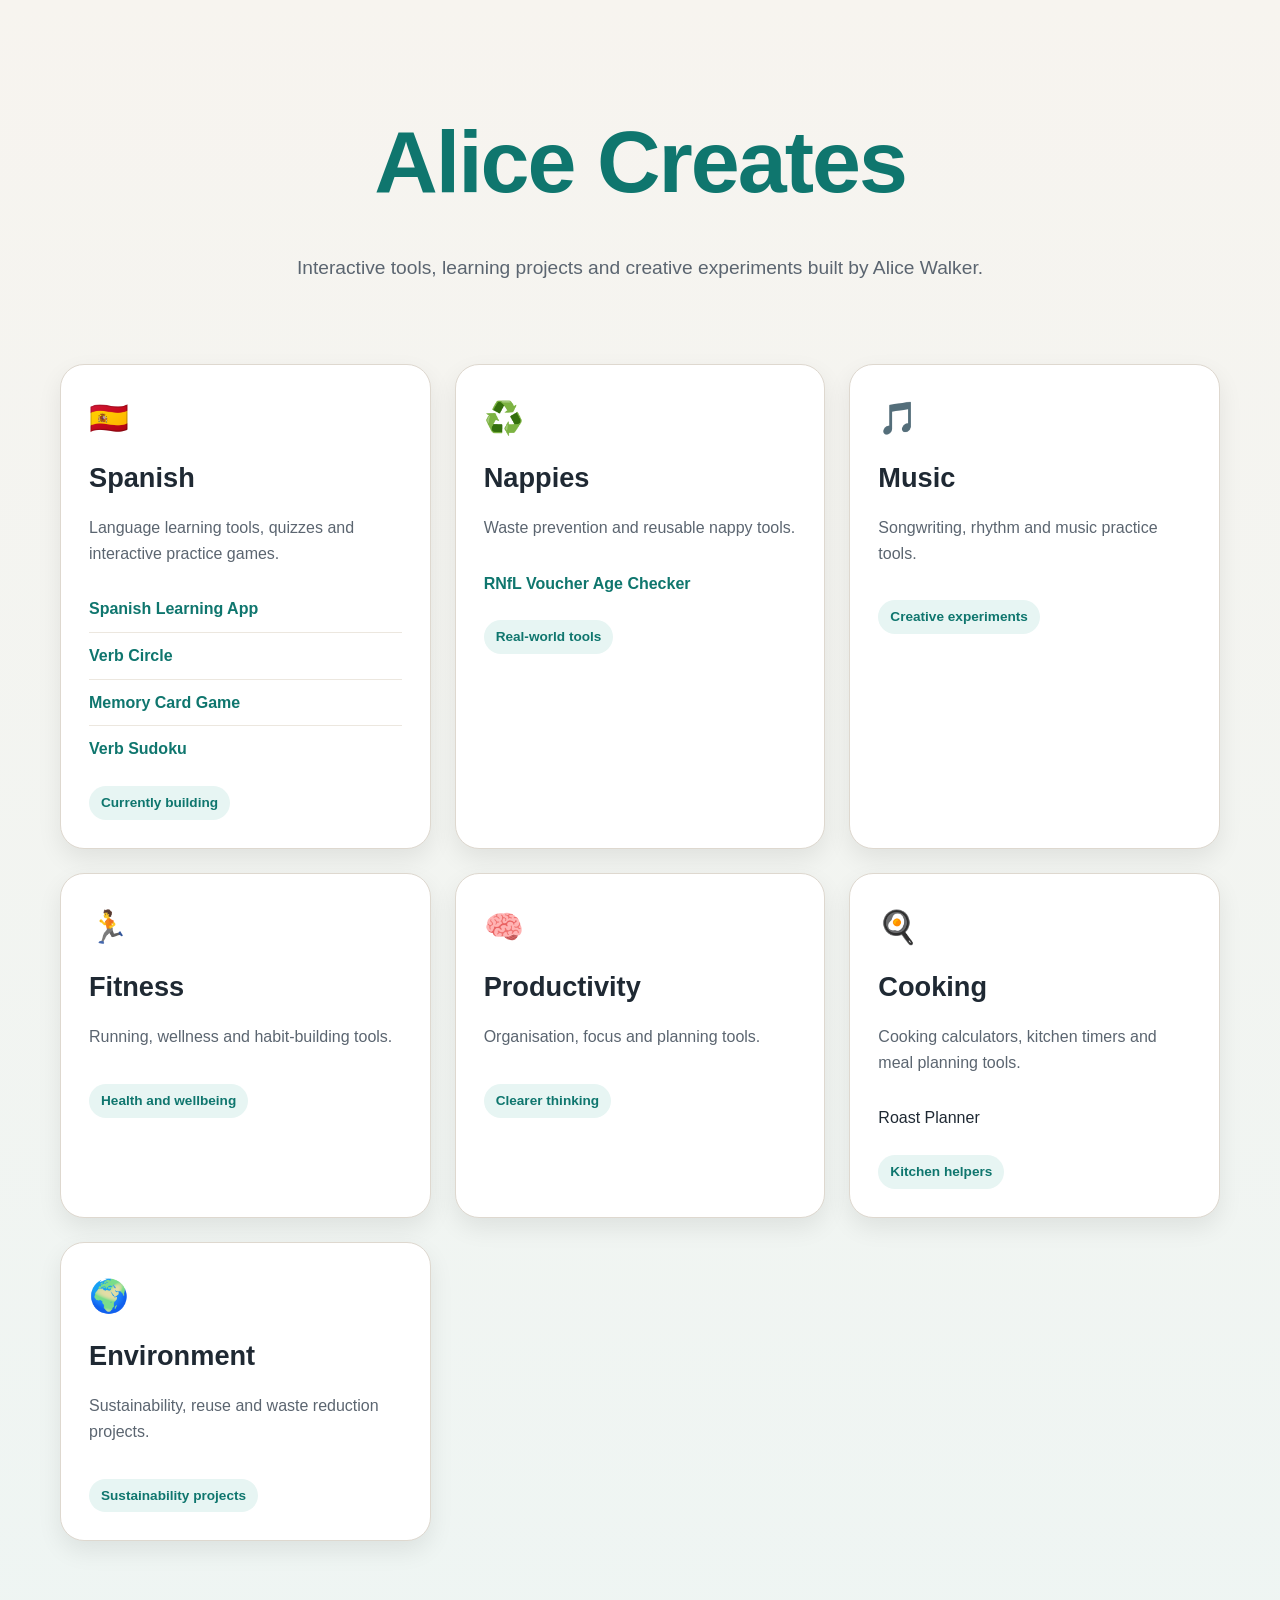
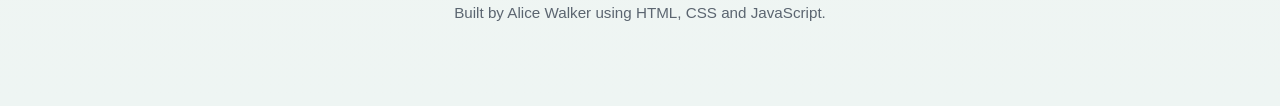
==== index.html @ 04afd3bc "Replace 'Roasting Time Calculator' with 'Roast Planner'" ====
<!DOCTYPE html>
<html lang="en">
<head>
  <meta charset="UTF-8" />
  <meta name="viewport" content="width=device-width, initial-scale=1.0" />
  <title>Alice Creates</title>
  <style>
    :root {
      --bg: #f7f4ef;
      --card: #ffffff;
      --text: #1f2933;
      --muted: #5b6570;
      --border: #ded8cf;
      --accent: #0f766e;
      --shadow: 0 10px 24px rgba(0,0,0,0.08);
      --radius: 24px;
    }

    * {
      box-sizing: border-box;
    }

    body {
      margin: 0;
      font-family: Arial, Helvetica, sans-serif;
      background: linear-gradient(to bottom, #f7f4ef, #eef5f3);
      color: var(--text);
      line-height: 1.6;
    }

    .container {
      max-width: 1200px;
      margin: 0 auto;
      padding: 32px 20px 80px;
    }

    header {
      text-align: center;
      padding: 60px 20px 40px;
    }

    h1 {
      margin: 0;
      font-size: clamp(3rem, 8vw, 5.5rem);
      letter-spacing: -2px;
      color: var(--accent);
    }

    .intro {
      max-width: 720px;
      margin: 20px auto 0;
      font-size: 1.2rem;
      color: var(--muted);
    }

    .grid {
      display: grid;
      grid-template-columns: repeat(auto-fit, minmax(280px, 1fr));
      gap: 24px;
      margin-top: 40px;
    }

    .card {
      background: var(--card);
      border: 1px solid var(--border);
      border-radius: var(--radius);
      padding: 28px;
      box-shadow: var(--shadow);
      transition: transform 0.2s ease, box-shadow 0.2s ease;
    }

    .card:hover {
      transform: translateY(-4px);
      box-shadow: 0 16px 32px rgba(0,0,0,0.12);
    }

    .emoji {
      font-size: 2rem;
      margin-bottom: 12px;
    }

    h2 {
      margin-top: 0;
      margin-bottom: 10px;
      font-size: 1.7rem;
    }

    .description {
      color: var(--muted);
      margin-bottom: 20px;
    }

    ul {
      list-style: none;
      padding: 0;
      margin: 0;
    }

    li {
      padding: 10px 0;
      border-top: 1px solid #ece7df;
    }

    li:first-child {
      border-top: none;
    }

    a {
      color: var(--accent);
      text-decoration: none;
      font-weight: 700;
    }

    a:hover {
      text-decoration: underline;
    }

    footer {
      text-align: center;
      margin-top: 60px;
      color: var(--muted);
      font-size: 0.95rem;
    }

    .coming-soon {
      opacity: 0.75;
    }

    .badge {
      display: inline-block;
      margin-top: 14px;
      padding: 6px 12px;
      border-radius: 999px;
      background: #e7f5f3;
      color: var(--accent);
      font-size: 0.85rem;
      font-weight: 700;
    }
  </style>
</head>
<body>
  <div class="container">

    <header>
      <h1>Alice Creates</h1>

      <p class="intro">
        Interactive tools, learning projects and creative experiments built by Alice Walker.
      </p>
    </header>

    <section class="grid">

      <article class="card">
        <div class="emoji">🇪🇸</div>
        <h2>Spanish</h2>

        <p class="description">
          Language learning tools, quizzes and interactive practice games.
        </p>

        <ul>
          <li><a href="spanish/spanish-learning-app/">Spanish Learning App</a></li>
          <li><a href="spanish/verb-circle/">Verb Circle</a></li>
          <li><a href="spanish/memory-card-game/">Memory Card Game</a></li>
          <li><a href="spanish/verb-sudoku/">Verb Sudoku</a></li>
        </ul>

        <div class="badge">Currently building</div>
      </article>

      <article class="card">
        <div class="emoji">♻️</div>
        <h2>Nappies</h2>

        <p class="description">
          Waste prevention and reusable nappy tools.
        </p>

        <ul>
          <li><a href="nappies/rnfl-voucher-age-checker/">RNfL Voucher Age Checker</a></li>
        <!--   <li class="coming-soon">Nappy Waste Calculator</li>
          <li class="coming-soon">Savings Calculator</li>
          <li class="coming-soon">Voucher Eligibility Checker</li>
          <li class="coming-soon">Waste Reduction Tracker</li>
        -->
        </ul>

        <div class="badge">Real-world tools</div>
      </article>

      <article class="card">
        <div class="emoji">🎵</div>
        <h2>Music</h2>

        <p class="description">
          Songwriting, rhythm and music practice tools.
        </p>

        <ul>
        <!--   <li class="coming-soon">Chord Progression Generator</li>
          <li class="coming-soon">Scale Explorer</li>
          <li class="coming-soon">BPM Tap Tool</li>
          <li class="coming-soon">Song Structure Planner</li>
          <li class="coming-soon">Lyric Prompt Generator</li>
        -->
        </ul>

        <div class="badge">Creative experiments</div>
      </article>

      <article class="card">
        <div class="emoji">🏃</div>
        <h2>Fitness</h2>

        <p class="description">
          Running, wellness and habit-building tools.
        </p>

        <ul>
         <!-- 
          <li class="coming-soon">Running Pace Calculator</li>
          <li class="coming-soon">Workout Planner</li>
          <li class="coming-soon">Habit Tracker</li>
          <li class="coming-soon">Heart Rate Zone Tool</li>
          <li class="coming-soon">Stretch Routine Builder</li>
        -->
        </ul>

        <div class="badge">Health and wellbeing</div>
      </article>

      <article class="card">
        <div class="emoji">🧠</div>
        <h2>Productivity</h2>

        <p class="description">
          Organisation, focus and planning tools.
        </p>

        <ul>
        <!--   
          <li class="coming-soon">Focus Timer</li>
          <li class="coming-soon">Task Breakdown Tool</li>
          <li class="coming-soon">Weekly Planner</li>
          <li class="coming-soon">Brain Dump Organiser</li>
          <li class="coming-soon">Priority Matrix</li>
        -->
        </ul>

        <div class="badge">Clearer thinking</div>
      </article>
<article class="card">
  <div class="emoji">🍳</div>
  <h2>Cooking</h2>

  <p class="description">
    Cooking calculators, kitchen timers and meal planning tools.
  </p>

  <ul>
    <li class="cooking/roast-planner/">Roast Planner</li>
   <!-- <li class="coming-soon">Oven Temperature Converter</li>
    <li class="coming-soon">Recipe Scaler</li>
    <li class="coming-soon">Portion Calculator</li>
    <li class="coming-soon">Paella Portion Calculator</li>
  -->
  </ul>

  <div class="badge">Kitchen helpers</div>
</article>
      
      <article class="card">
        <div class="emoji">🌍</div>
        <h2>Environment</h2>

        <p class="description">
          Sustainability, reuse and waste reduction projects.
        </p>

        <ul>
         <!-- 
          <li class="coming-soon">Carbon Comparison Tools</li>
          <li class="coming-soon">Eco Habit Tracker</li>
          <li class="coming-soon">Waste Reduction Calculator</li>
          <li class="coming-soon">Reuse Ideas Generator</li>
          <li class="coming-soon">Recycling Guide</li>
          -->
        </ul>

        <div class="badge">Sustainability projects</div>
      </article>

    </section>

    <footer>
      Built by Alice Walker using HTML, CSS and JavaScript.
    </footer>

  </div>
</body>
</html>
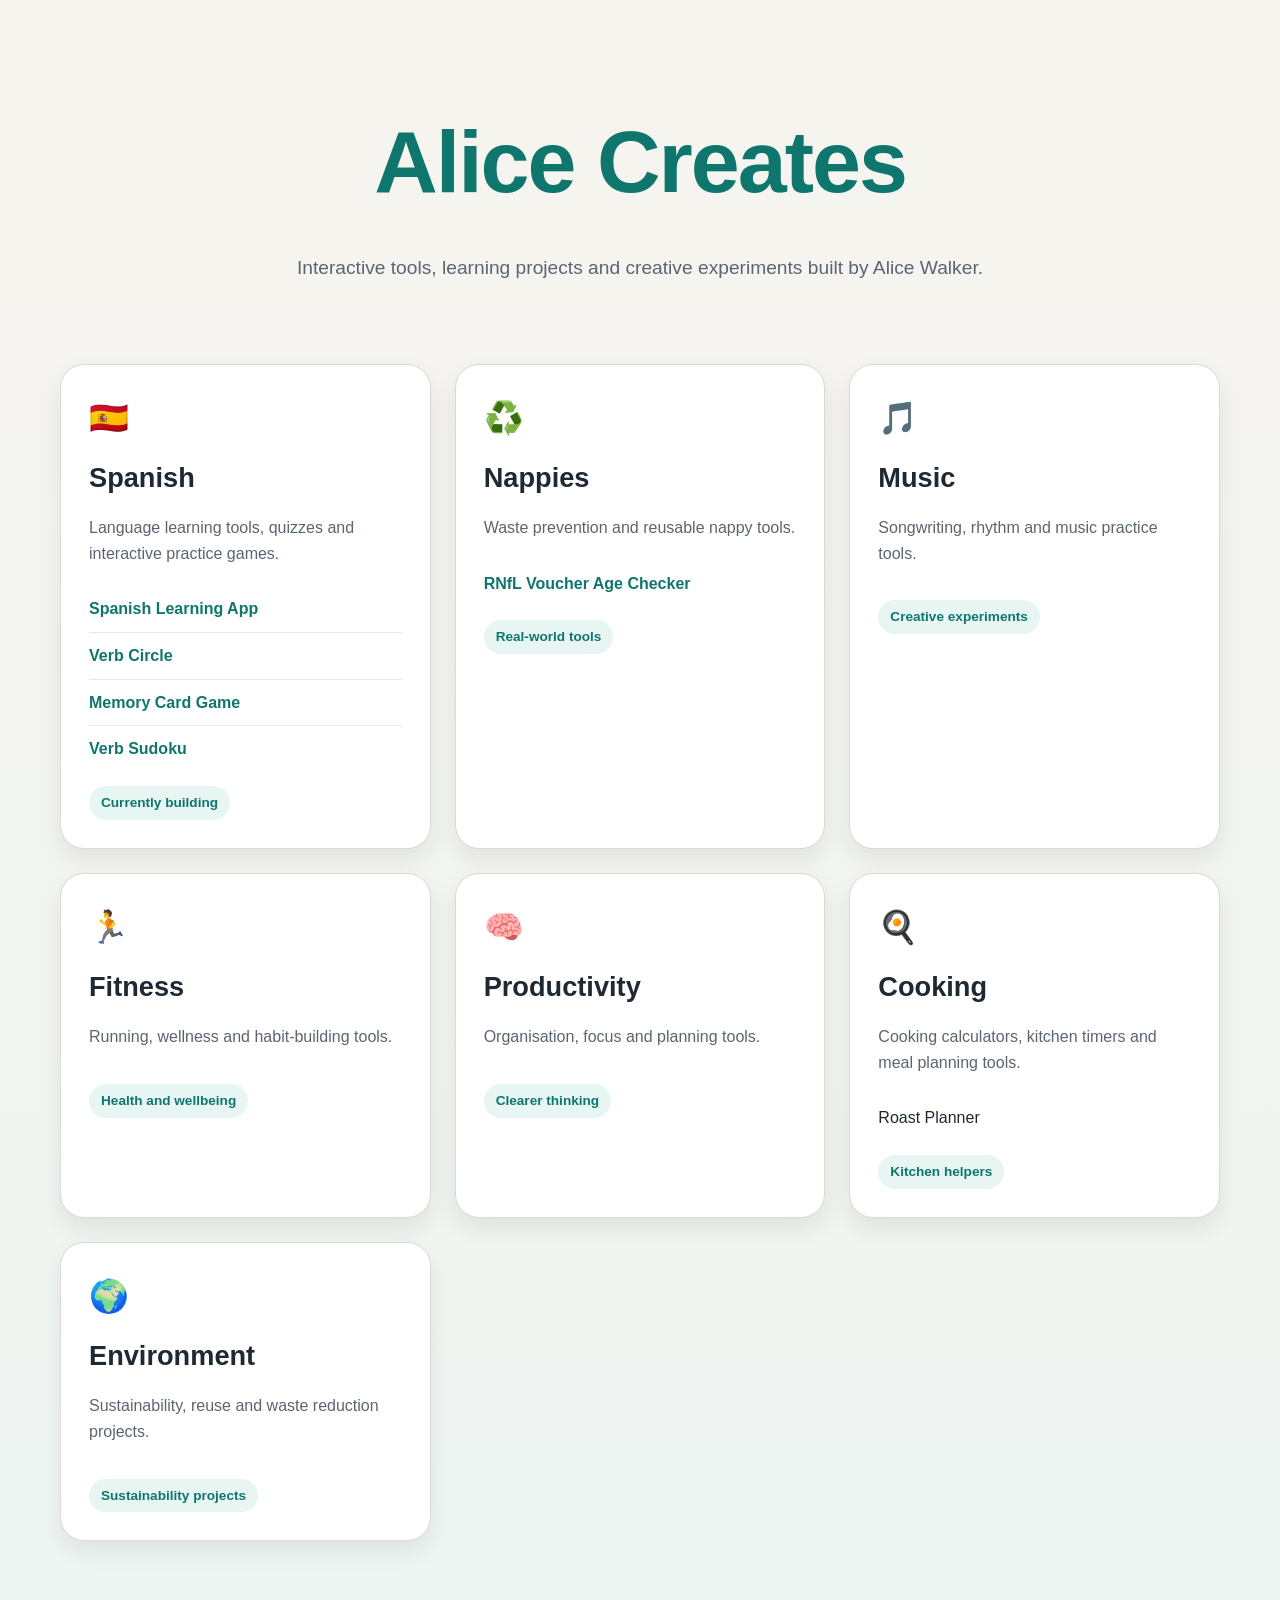
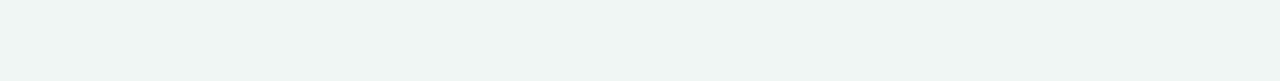
==== commit c5ab9ad0: "Remove author attribution from footer" ====
--- a/index.html
+++ b/index.html
@@ -294,7 +294,7 @@
     </section>
 
     <footer>
-      Built by Alice Walker using HTML, CSS and JavaScript.
+   
     </footer>
 
   </div>
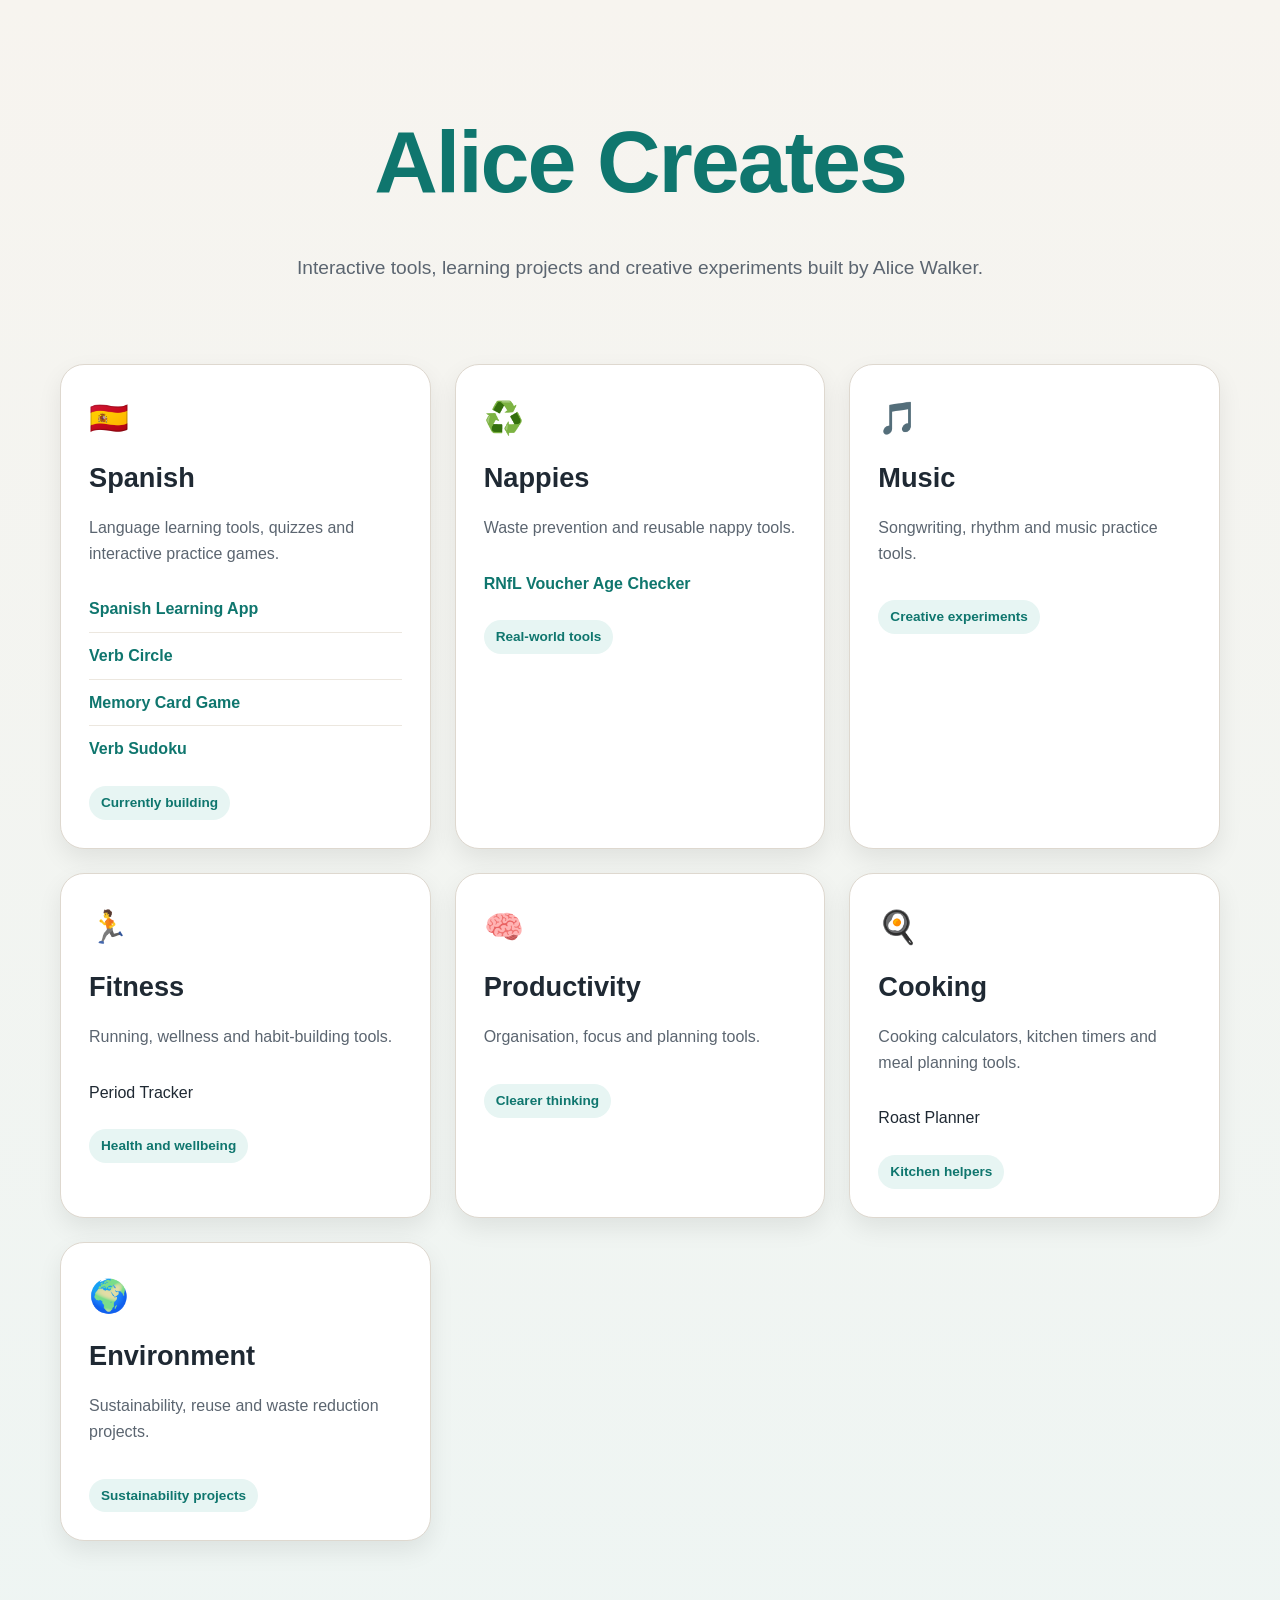
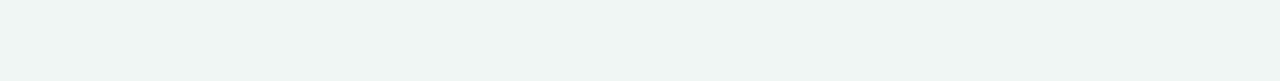
==== commit 81a62de6: "Add Period Tracker to fitness tools list" ====
--- a/index.html
+++ b/index.html
@@ -218,6 +218,7 @@
         </p>
 
         <ul>
+          <li class="/fitness/period-tracker/">Period Tracker</li>
          <!-- 
           <li class="coming-soon">Running Pace Calculator</li>
           <li class="coming-soon">Workout Planner</li>
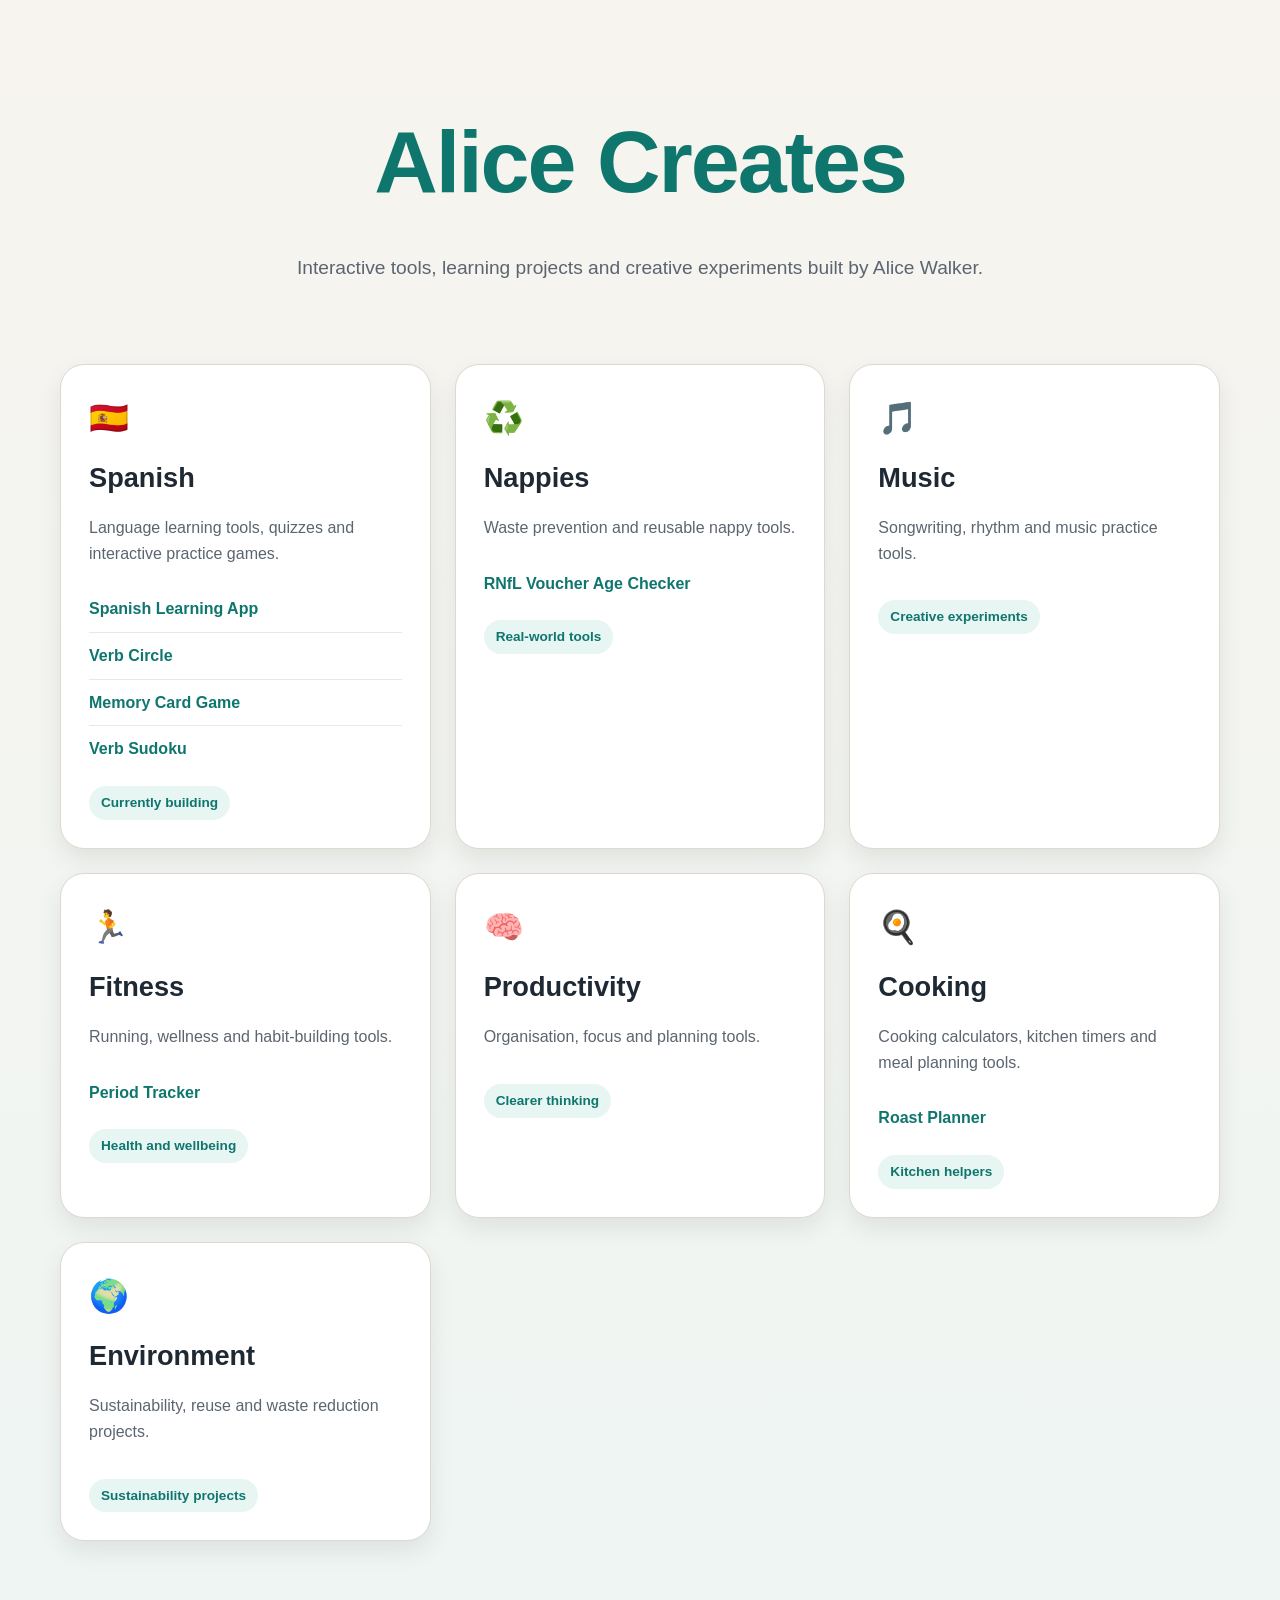
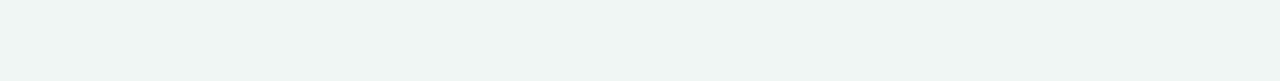
==== commit 1515f385: "Update fitness and cooking tool links in index.html Removed deprecated list items and added links fo" ====
--- a/index.html
+++ b/index.html
@@ -216,17 +216,9 @@
         <p class="description">
           Running, wellness and habit-building tools.
         </p>
-
-        <ul>
-          <li class="/fitness/period-tracker/">Period Tracker</li>
-         <!-- 
-          <li class="coming-soon">Running Pace Calculator</li>
-          <li class="coming-soon">Workout Planner</li>
-          <li class="coming-soon">Habit Tracker</li>
-          <li class="coming-soon">Heart Rate Zone Tool</li>
-          <li class="coming-soon">Stretch Routine Builder</li>
-        -->
-        </ul>
+      <ul>
+        <li><a href="fitness/period-tracker/">Period Tracker</a></li>
+      </ul>
 
         <div class="badge">Health and wellbeing</div>
       </article>
@@ -259,14 +251,9 @@
     Cooking calculators, kitchen timers and meal planning tools.
   </p>
 
-  <ul>
-    <li class="cooking/roast-planner/">Roast Planner</li>
-   <!-- <li class="coming-soon">Oven Temperature Converter</li>
-    <li class="coming-soon">Recipe Scaler</li>
-    <li class="coming-soon">Portion Calculator</li>
-    <li class="coming-soon">Paella Portion Calculator</li>
-  -->
-  </ul>
+<ul>
+  <li><a href="cooking/roast-planner/">Roast Planner</a></li>
+</ul>
 
   <div class="badge">Kitchen helpers</div>
 </article>
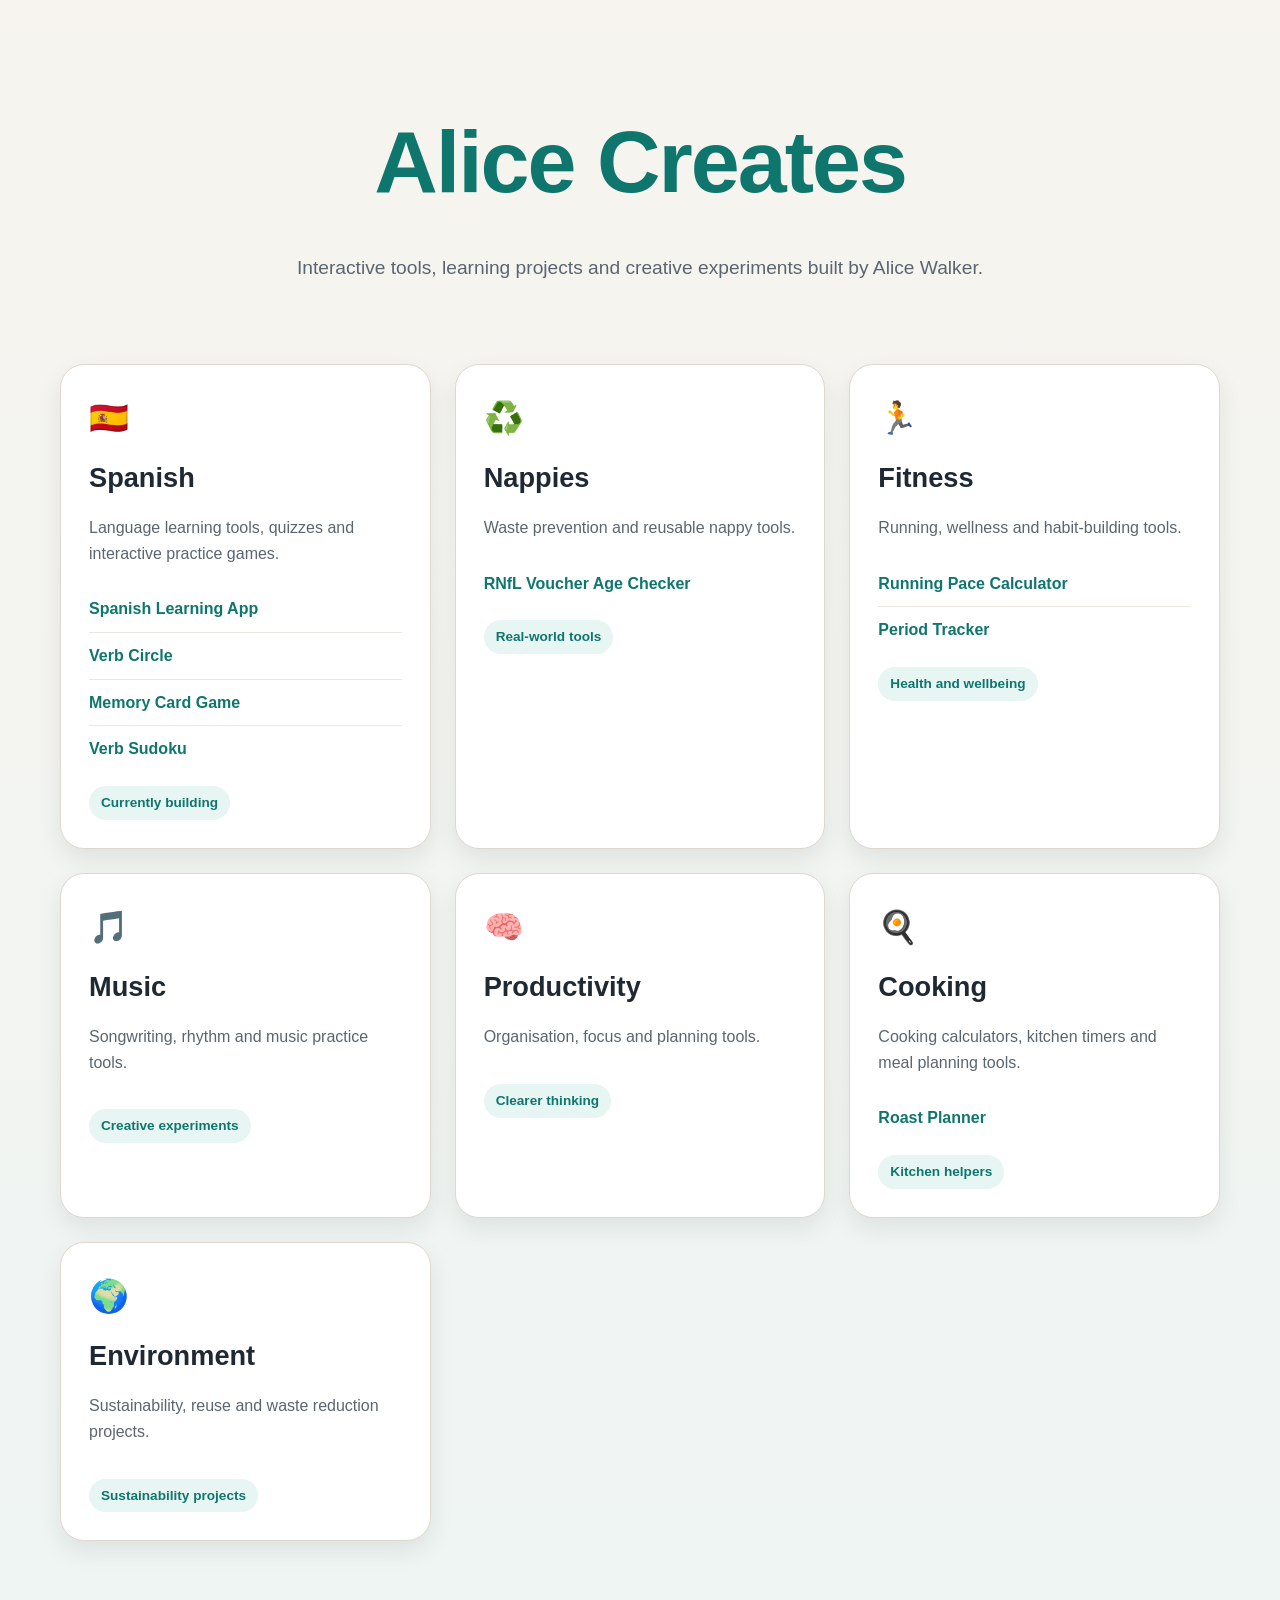
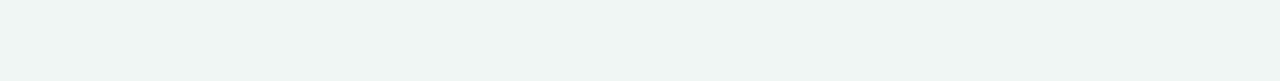
==== commit 8e231ac4: "Add Fitness section with running tools Added a new Fitness section with tools for running and wellne" ====
--- a/index.html
+++ b/index.html
@@ -190,6 +190,21 @@
       </article>
 
       <article class="card">
+        <div class="emoji">🏃</div>
+        <h2>Fitness</h2>
+
+        <p class="description">
+          Running, wellness and habit-building tools.
+        </p>
+      <ul>
+        <li><a href="fitness/running-pace-calculator/">Running Pace Calculator</a></li>
+        <li><a href="fitness/period-tracker/">Period Tracker</a></li>
+      </ul>
+
+        <div class="badge">Health and wellbeing</div>
+      </article>
+
+      <article class="card">
         <div class="emoji">🎵</div>
         <h2>Music</h2>
 
@@ -207,21 +222,8 @@
         </ul>
 
         <div class="badge">Creative experiments</div>
-      </article>
-
-      <article class="card">
-        <div class="emoji">🏃</div>
-        <h2>Fitness</h2>
-
-        <p class="description">
-          Running, wellness and habit-building tools.
-        </p>
-      <ul>
-        <li><a href="fitness/period-tracker/">Period Tracker</a></li>
-      </ul>
-
-        <div class="badge">Health and wellbeing</div>
-      </article>
+
+     </article>
 
       <article class="card">
         <div class="emoji">🧠</div>
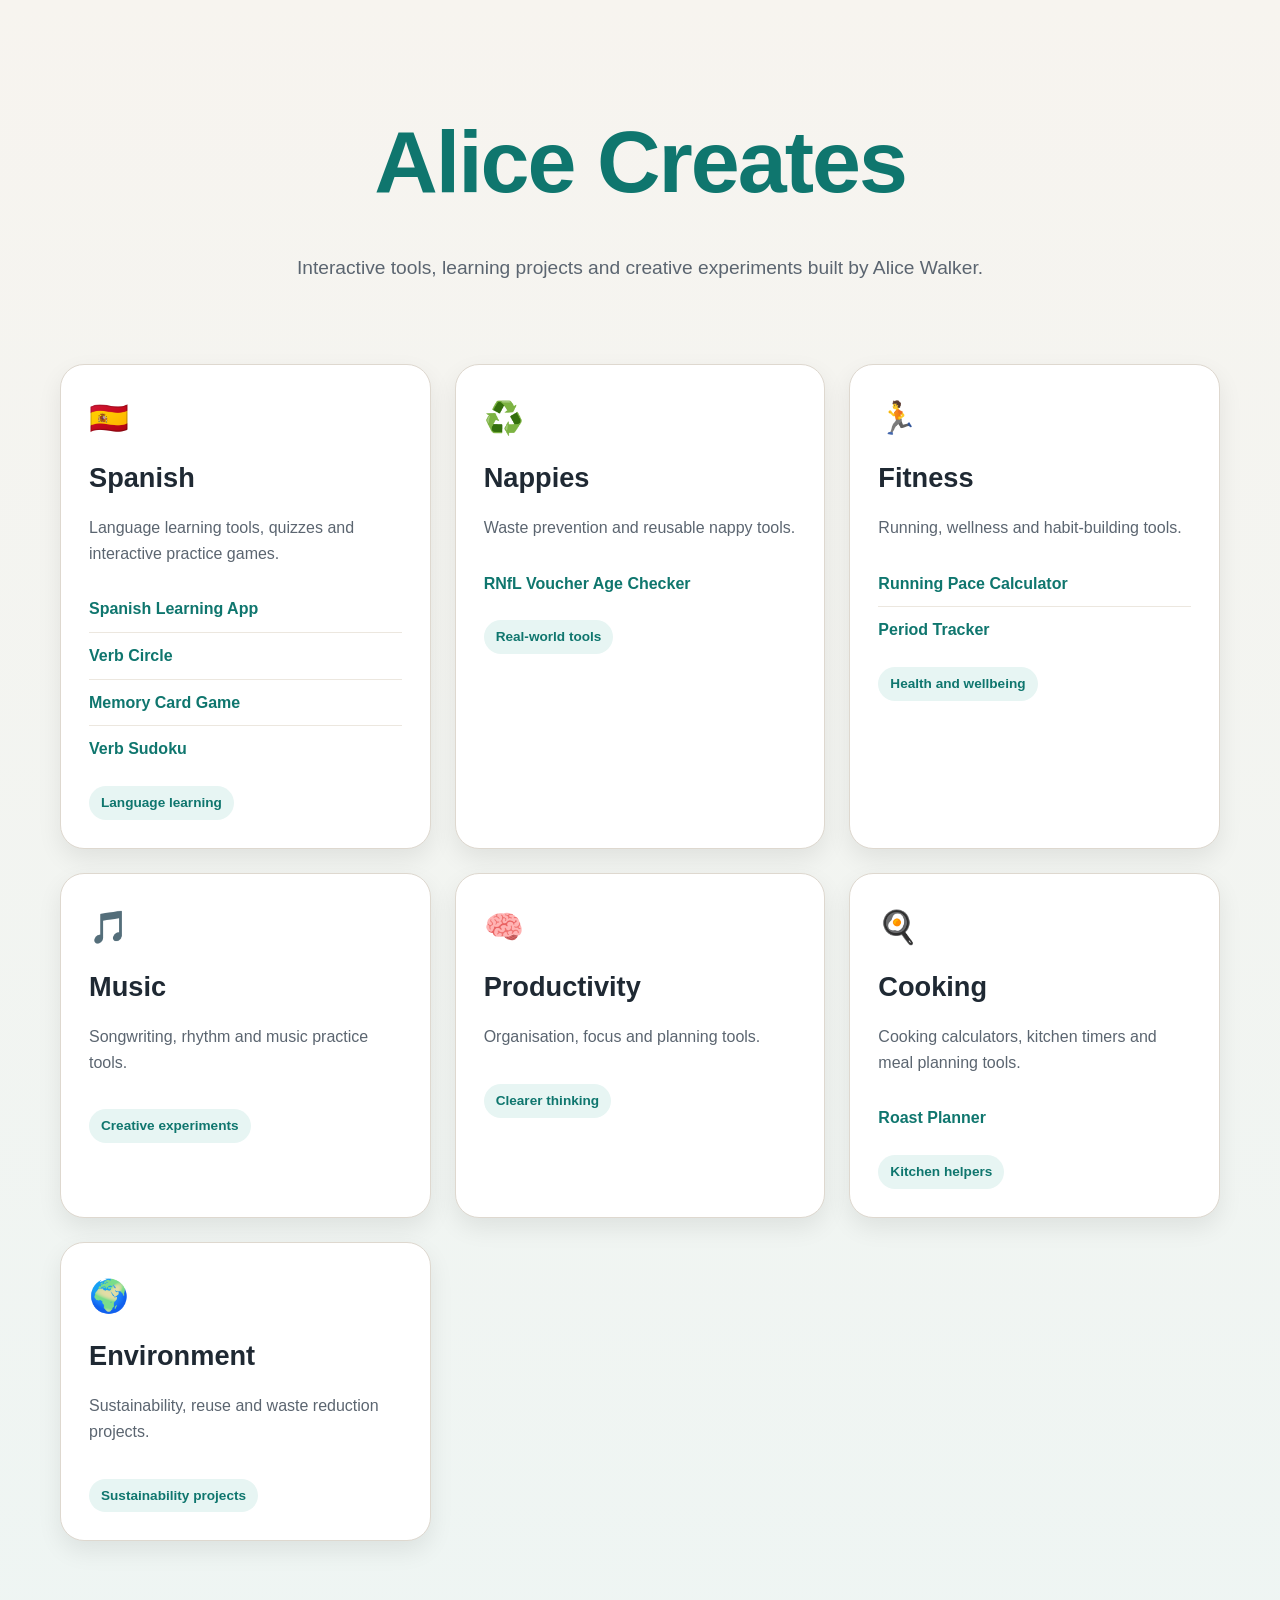
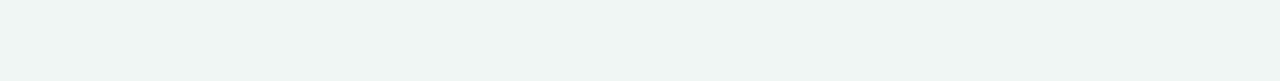
==== commit 3fb2d193: "Update index.html" ====
--- a/index.html
+++ b/index.html
@@ -166,7 +166,7 @@
           <li><a href="spanish/verb-sudoku/">Verb Sudoku</a></li>
         </ul>
 
-        <div class="badge">Currently building</div>
+        <div class="badge">Language learning</div>
       </article>
 
       <article class="card">
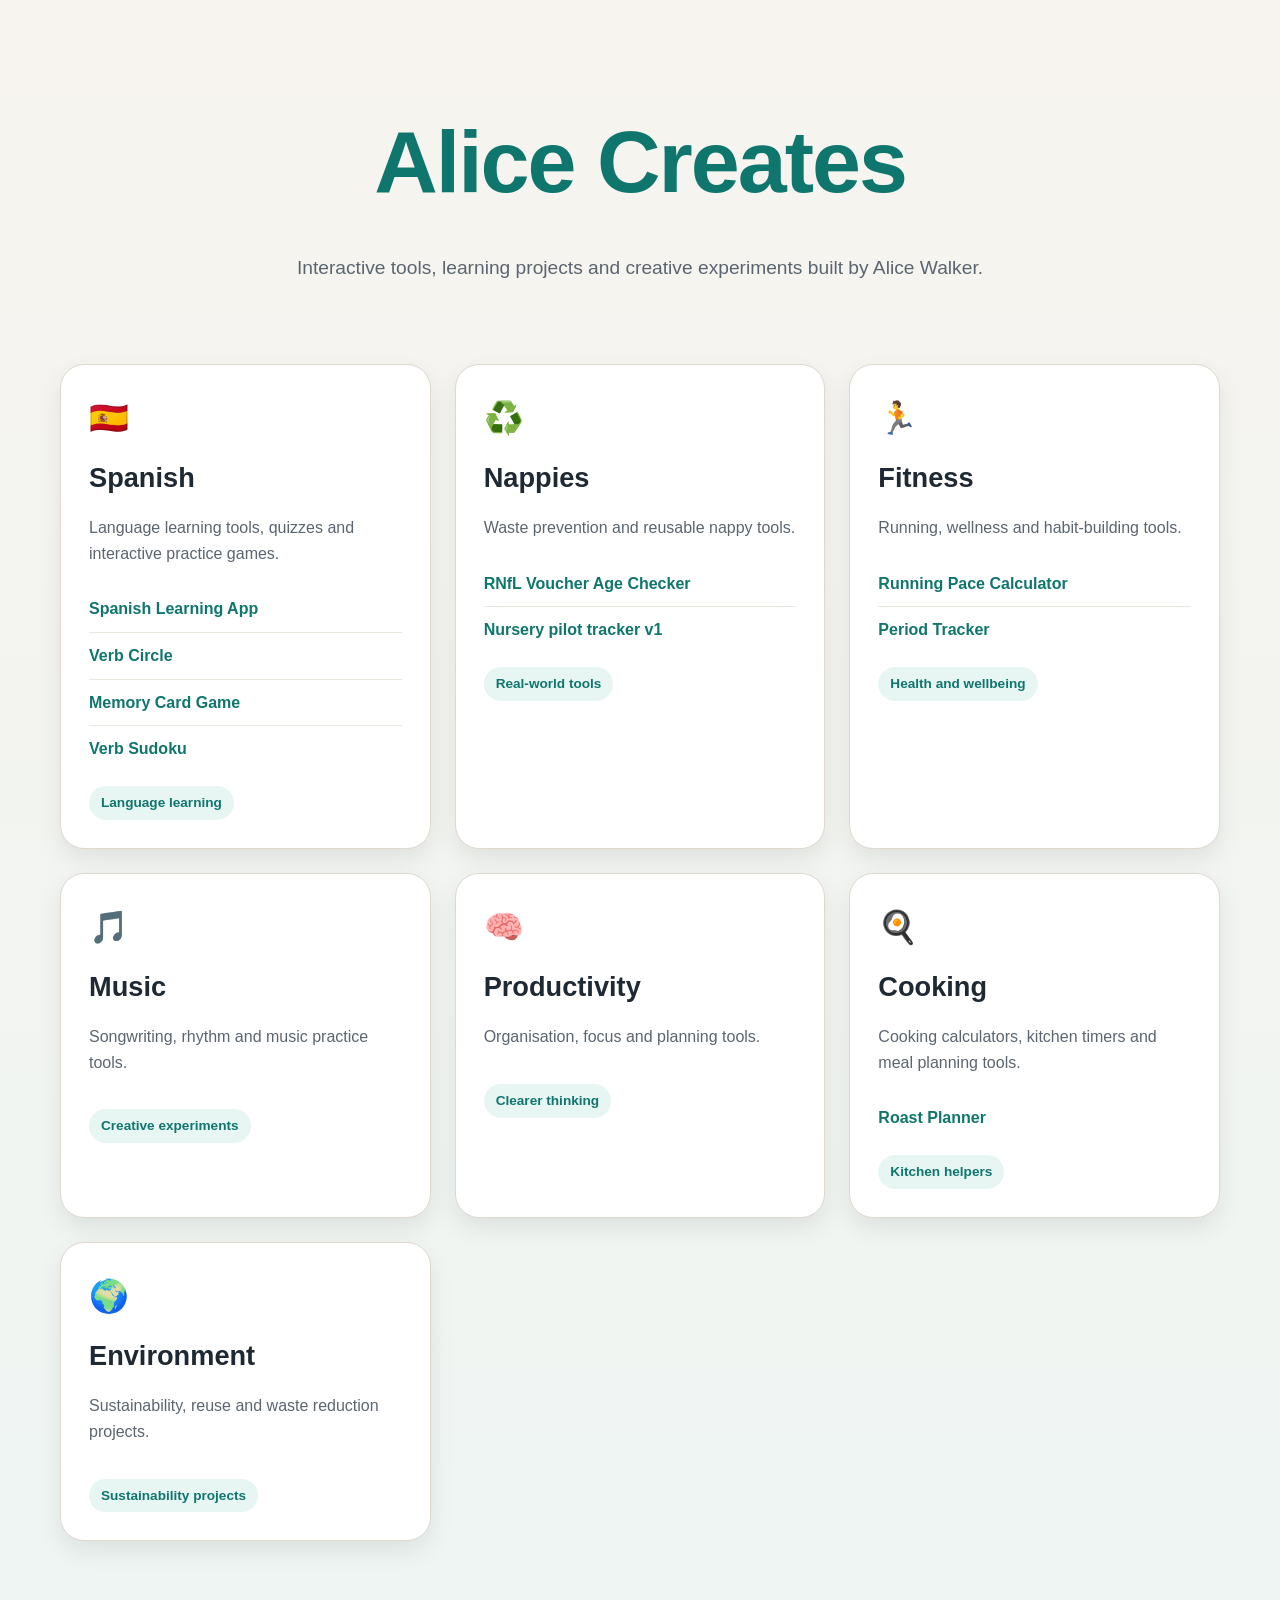
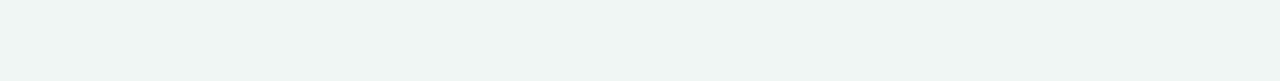
==== commit 2be38a3f: "Add link for Nursery pilot tracker v1" ====
--- a/index.html
+++ b/index.html
@@ -179,6 +179,7 @@
 
         <ul>
           <li><a href="nappies/rnfl-voucher-age-checker/">RNfL Voucher Age Checker</a></li>
+          <li><a href="nappies/nursery-pilot-tracker-v1/">Nursery pilot tracker v1</a></li>
         <!--   <li class="coming-soon">Nappy Waste Calculator</li>
           <li class="coming-soon">Savings Calculator</li>
           <li class="coming-soon">Voucher Eligibility Checker</li>
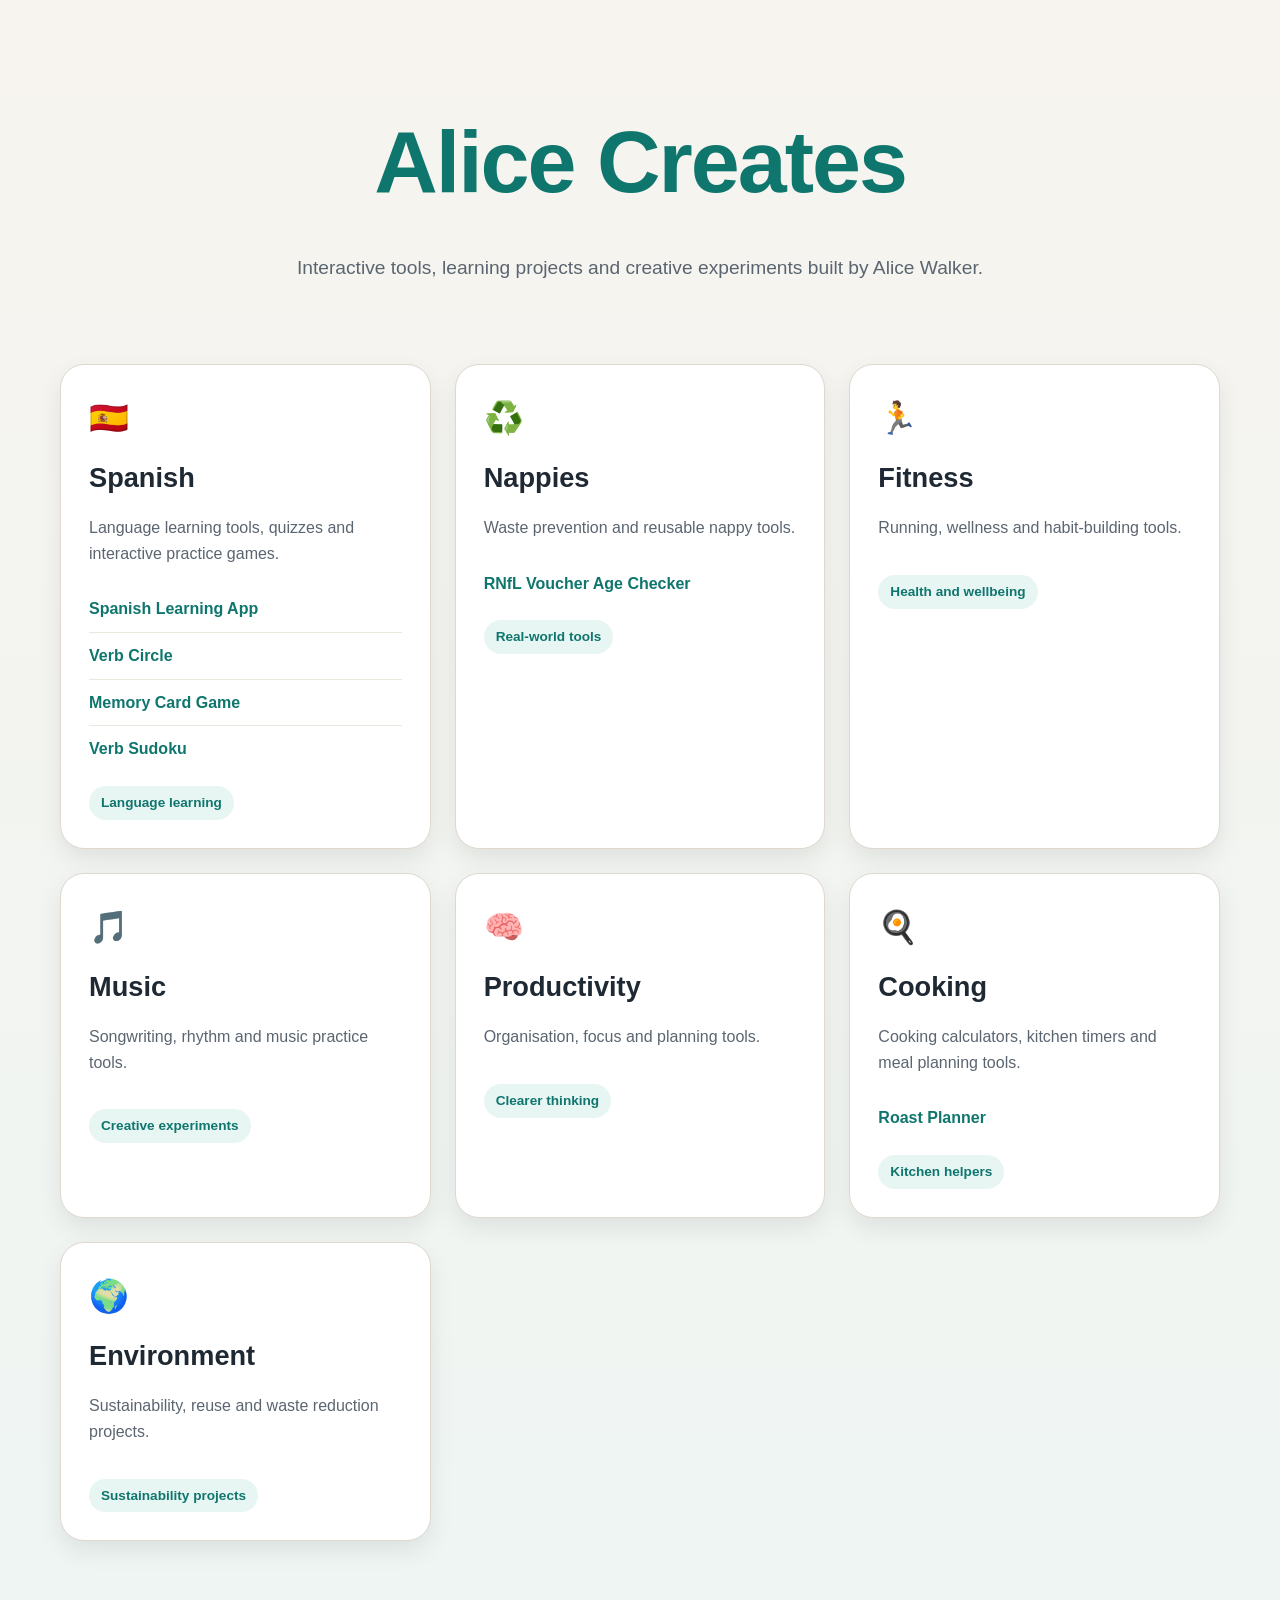
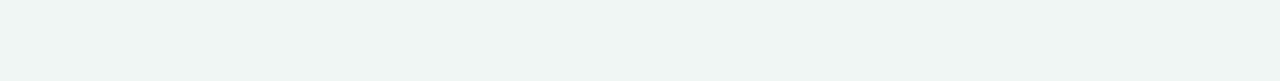
==== commit e4cb9466: "Update index.html" ====
--- a/index.html
+++ b/index.html
@@ -179,8 +179,8 @@
 
         <ul>
           <li><a href="nappies/rnfl-voucher-age-checker/">RNfL Voucher Age Checker</a></li>
-          <li><a href="nappies/nursery-pilot-tracker-v1/">Nursery pilot tracker v1</a></li>
-        <!--   <li class="coming-soon">Nappy Waste Calculator</li>
+    <!--  <li><a href="nappies/nursery-pilot-tracker-v1/">Nursery pilot tracker v1</a></li>
+          <li class="coming-soon">Nappy Waste Calculator</li>
           <li class="coming-soon">Savings Calculator</li>
           <li class="coming-soon">Voucher Eligibility Checker</li>
           <li class="coming-soon">Waste Reduction Tracker</li>
@@ -198,8 +198,9 @@
           Running, wellness and habit-building tools.
         </p>
       <ul>
-        <li><a href="fitness/running-pace-calculator/">Running Pace Calculator</a></li>
+       <!--  <li><a href="fitness/running-pace-calculator/">Running Pace Calculator</a></li>
         <li><a href="fitness/period-tracker/">Period Tracker</a></li>
+       -->
       </ul>
 
         <div class="badge">Health and wellbeing</div>
